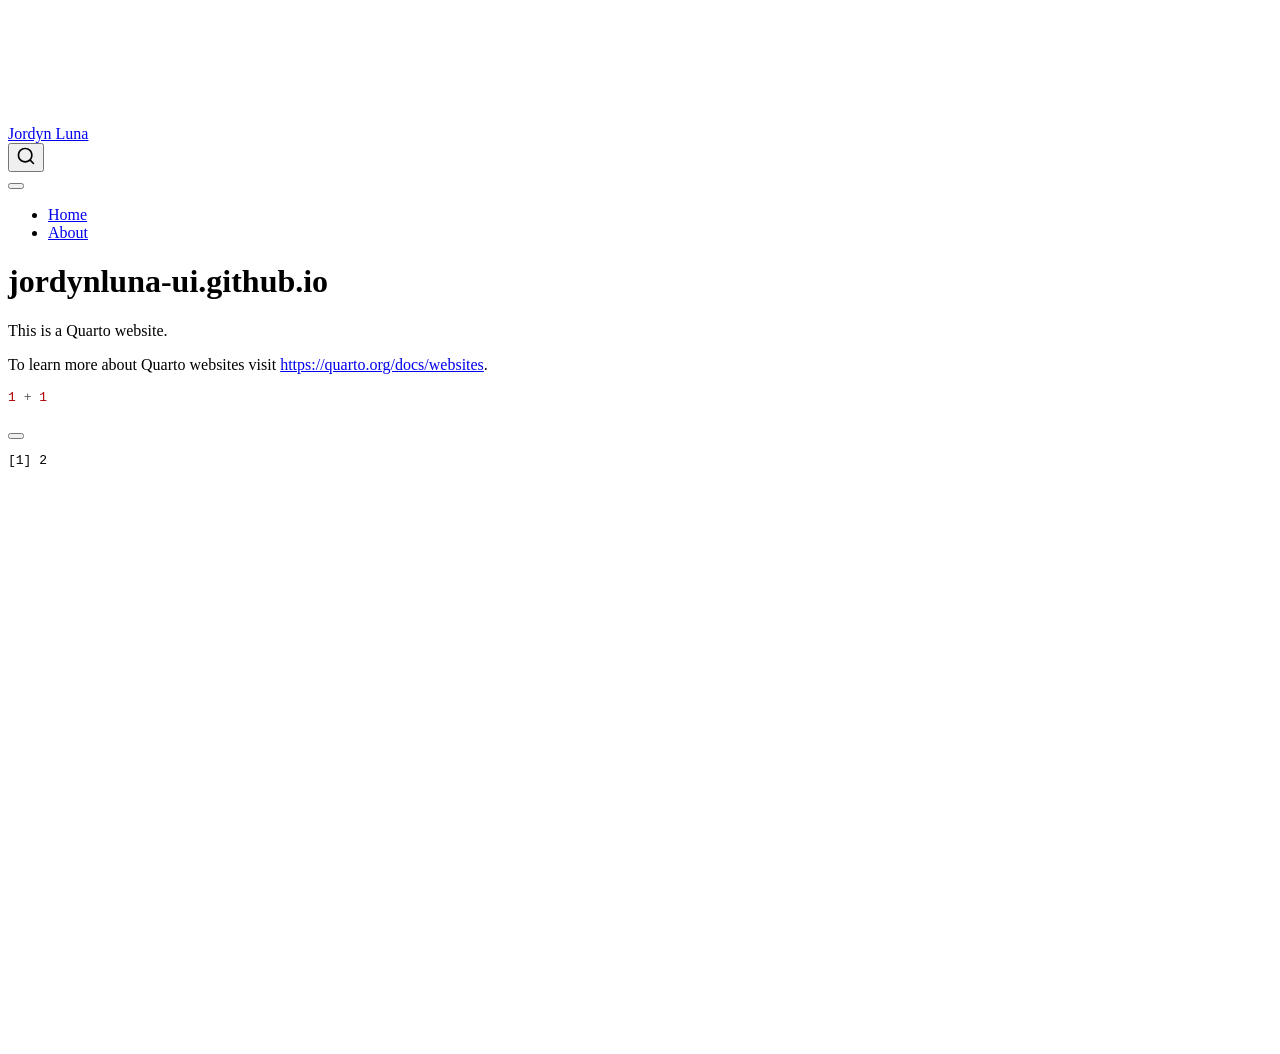
==== docs/index.html @ 17f26091 "Initial commit" ====
<!DOCTYPE html>
<html xmlns="http://www.w3.org/1999/xhtml" lang="en" xml:lang="en"><head>

<meta charset="utf-8">
<meta name="generator" content="quarto-1.9.38">

<meta name="viewport" content="width=device-width, initial-scale=1.0, user-scalable=yes">


<title>jordynluna-ui.github.io – Jordyn Luna</title>
<style>
/* Default styles provided by pandoc.
** See https://pandoc.org/MANUAL.html#variables-for-html for config info.
*/
code{white-space: pre-wrap;}
span.smallcaps{font-variant: small-caps;}
div.columns{display: flex; gap: min(4vw, 1.5em);}
div.column{flex: auto; overflow-x: auto;}
div.hanging-indent{margin-left: 1.5em; text-indent: -1.5em;}
ul.task-list{list-style: none;}
ul.task-list li input[type="checkbox"] {
  width: 0.8em;
  margin: 0 0.8em 0.2em -1em; /* quarto-specific, see https://github.com/quarto-dev/quarto-cli/issues/4556 */ 
  vertical-align: middle;
}
/* CSS for syntax highlighting */
html { -webkit-text-size-adjust: 100%; }
pre > code.sourceCode { white-space: pre; position: relative; }
pre > code.sourceCode > span { display: inline-block; line-height: 1.25; }
pre > code.sourceCode > span:empty { height: 1.2em; }
.sourceCode { overflow: visible; }
code.sourceCode > span { color: inherit; text-decoration: inherit; }
div.sourceCode { margin: 1em 0; }
pre.sourceCode { margin: 0; }
@media screen {
div.sourceCode { overflow: auto; }
}
@media print {
pre > code.sourceCode { white-space: pre-wrap; }
pre > code.sourceCode > span { text-indent: -5em; padding-left: 5em; }
}
pre.numberSource code
  { counter-reset: source-line 0; }
pre.numberSource code > span
  { position: relative; left: -4em; counter-increment: source-line; }
pre.numberSource code > span > a:first-child::before
  { content: counter(source-line);
    position: relative; left: -1em; text-align: right; vertical-align: baseline;
    border: none; display: inline-block;
    -webkit-touch-callout: none; -webkit-user-select: none;
    -khtml-user-select: none; -moz-user-select: none;
    -ms-user-select: none; user-select: none;
    padding: 0 4px; width: 4em;
  }
pre.numberSource { margin-left: 3em;  padding-left: 4px; }
div.sourceCode
  {   }
@media screen {
pre > code.sourceCode > span > a:first-child::before { text-decoration: underline; }
}
</style>


<script src="site_libs/quarto-nav/quarto-nav.js"></script>
<script src="site_libs/quarto-nav/headroom.min.js"></script>
<script src="site_libs/clipboard/clipboard.min.js"></script>
<script src="site_libs/quarto-search/autocomplete.umd.js"></script>
<script src="site_libs/quarto-search/fuse.min.js"></script>
<script src="site_libs/quarto-search/quarto-search.js"></script>
<meta name="quarto:offset" content="./">
<script src="site_libs/quarto-html/quarto.js" type="module"></script>
<script src="site_libs/quarto-html/tabsets/tabsets.js" type="module"></script>
<script src="site_libs/quarto-html/popper.min.js"></script>
<script src="site_libs/quarto-html/tippy.umd.min.js"></script>
<script src="site_libs/quarto-html/anchor.min.js"></script>
<link href="site_libs/quarto-html/tippy.css" rel="stylesheet">
<link href="site_libs/quarto-html/quarto-syntax-highlighting-15634bcf2e68342d4ad2dfa704d543f6.css" rel="stylesheet" id="quarto-text-highlighting-styles">
<script src="site_libs/bootstrap/bootstrap.min.js"></script>
<link href="site_libs/bootstrap/bootstrap-icons.css" rel="stylesheet">
<link href="site_libs/bootstrap/bootstrap-158031087360bce0ff56dc785ce39e06.min.css" rel="stylesheet" append-hash="true" id="quarto-bootstrap" data-mode="light">
<script id="quarto-search-options" type="application/json">{
  "location": "navbar",
  "copy-button": false,
  "collapse-after": 3,
  "panel-placement": "end",
  "type": "overlay",
  "limit": 50,
  "keyboard-shortcut": [
    "f",
    "/",
    "s"
  ],
  "show-item-context": false,
  "language": {
    "search-no-results-text": "No results",
    "search-matching-documents-text": "matching documents",
    "search-copy-link-title": "Copy link to search",
    "search-hide-matches-text": "Hide additional matches",
    "search-more-match-text": "more match in this document",
    "search-more-matches-text": "more matches in this document",
    "search-clear-button-title": "Clear",
    "search-text-placeholder": "",
    "search-detached-cancel-button-title": "Cancel",
    "search-submit-button-title": "Submit",
    "search-label": "Search"
  }
}</script>


<link rel="stylesheet" href="styles.css">
</head>

<body class="nav-fixed quarto-light">

<div id="quarto-search-results"></div>
  <header id="quarto-header" class="headroom fixed-top">
    <nav class="navbar navbar-expand-lg " data-bs-theme="dark">
      <div class="navbar-container container-fluid">
      <div class="navbar-brand-container mx-auto">
    <a class="navbar-brand" href="./index.html">
    <span class="navbar-title">Jordyn Luna</span>
    </a>
  </div>
            <div id="quarto-search" class="" title="Search"></div>
          <button class="navbar-toggler" type="button" data-bs-toggle="collapse" data-bs-target="#navbarCollapse" aria-controls="navbarCollapse" role="menu" aria-expanded="false" aria-label="Toggle navigation" onclick="if (window.quartoToggleHeadroom) { window.quartoToggleHeadroom(); }">
  <span class="navbar-toggler-icon"></span>
</button>
          <div class="collapse navbar-collapse" id="navbarCollapse">
            <ul class="navbar-nav navbar-nav-scroll me-auto">
  <li class="nav-item">
    <a class="nav-link active" href="./index.html" aria-current="page"> 
<span class="menu-text">Home</span></a>
  </li>  
  <li class="nav-item">
    <a class="nav-link" href="./about.html"> 
<span class="menu-text">About</span></a>
  </li>  
</ul>
          </div> <!-- /navcollapse -->
            <div class="quarto-navbar-tools">
</div>
      </div> <!-- /container-fluid -->
    </nav>
</header>
<!-- content -->
<div id="quarto-content" class="quarto-container page-columns page-rows-contents page-layout-article page-navbar">
<!-- sidebar -->
<!-- margin-sidebar -->
    <div id="quarto-margin-sidebar" class="sidebar margin-sidebar zindex-bottom">
        
    </div>
<!-- main -->
<main class="content" id="quarto-document-content">

<header id="title-block-header" class="quarto-title-block default">
<div class="quarto-title">
<h1 class="title">jordynluna-ui.github.io</h1>
</div>



<div class="quarto-title-meta">

    
  
    
  </div>
  


</header>


<p>This is a Quarto website.</p>
<p>To learn more about Quarto websites visit <a href="https://quarto.org/docs/websites" class="uri">https://quarto.org/docs/websites</a>.</p>
<div class="cell">
<div class="code-copy-outer-scaffold"><div class="sourceCode cell-code" id="cb1"><pre class="sourceCode r code-with-copy"><code class="sourceCode r"><span id="cb1-1"><a href="#cb1-1" aria-hidden="true" tabindex="-1"></a><span class="dv">1</span> <span class="sc">+</span> <span class="dv">1</span></span></code></pre></div><button title="Copy to Clipboard" class="code-copy-button"><i class="bi"></i></button></div>
<div class="cell-output cell-output-stdout">
<pre><code>[1] 2</code></pre>
</div>
</div>



</main> <!-- /main -->
<script id="quarto-html-after-body" type="application/javascript">
  window.document.addEventListener("DOMContentLoaded", function (event) {
    const icon = "";
    const anchorJS = new window.AnchorJS();
    anchorJS.options = {
      placement: 'right',
      icon: icon
    };
    anchorJS.add('.anchored');
    const isCodeAnnotation = (el) => {
      for (const clz of el.classList) {
        if (clz.startsWith('code-annotation-')) {                     
          return true;
        }
      }
      return false;
    }
    const onCopySuccess = function(e) {
      // button target
      const button = e.trigger;
      // don't keep focus
      button.blur();
      // flash "checked"
      button.classList.add('code-copy-button-checked');
      var currentTitle = button.getAttribute("title");
      button.setAttribute("title", "Copied!");
      let tooltip;
      if (window.bootstrap) {
        button.setAttribute("data-bs-toggle", "tooltip");
        button.setAttribute("data-bs-placement", "left");
        button.setAttribute("data-bs-title", "Copied!");
        tooltip = new bootstrap.Tooltip(button, 
          { trigger: "manual", 
            customClass: "code-copy-button-tooltip",
            offset: [0, -8]});
        tooltip.show();    
      }
      setTimeout(function() {
        if (tooltip) {
          tooltip.hide();
          button.removeAttribute("data-bs-title");
          button.removeAttribute("data-bs-toggle");
          button.removeAttribute("data-bs-placement");
        }
        button.setAttribute("title", currentTitle);
        button.classList.remove('code-copy-button-checked');
      }, 1000);
      // clear code selection
      e.clearSelection();
    }
    const getTextToCopy = function(trigger) {
      const outerScaffold = trigger.parentElement.cloneNode(true);
      const codeEl = outerScaffold.querySelector('code');
      for (const childEl of codeEl.children) {
        if (isCodeAnnotation(childEl)) {
          childEl.remove();
        }
      }
      return codeEl.innerText;
    }
    const clipboard = new window.ClipboardJS('.code-copy-button:not([data-in-quarto-modal])', {
      text: getTextToCopy
    });
    clipboard.on('success', onCopySuccess);
    if (window.document.getElementById('quarto-embedded-source-code-modal')) {
      const clipboardModal = new window.ClipboardJS('.code-copy-button[data-in-quarto-modal]', {
        text: getTextToCopy,
        container: window.document.getElementById('quarto-embedded-source-code-modal')
      });
      clipboardModal.on('success', onCopySuccess);
    }
      var localhostRegex = new RegExp(/^(?:http|https):\/\/localhost\:?[0-9]*\//);
      var mailtoRegex = new RegExp(/^mailto:/);
        var filterRegex = new RegExp('/' + window.location.host + '/');
      var isInternal = (href) => {
          return filterRegex.test(href) || localhostRegex.test(href) || mailtoRegex.test(href);
      }
      // Inspect non-navigation links and adorn them if external
     var links = window.document.querySelectorAll('a[href]:not(.nav-link):not(.navbar-brand):not(.toc-action):not(.sidebar-link):not(.sidebar-item-toggle):not(.pagination-link):not(.no-external):not([aria-hidden]):not(.dropdown-item):not(.quarto-navigation-tool):not(.about-link)');
      for (var i=0; i<links.length; i++) {
        const link = links[i];
        if (!isInternal(link.href)) {
          // undo the damage that might have been done by quarto-nav.js in the case of
          // links that we want to consider external
          if (link.dataset.originalHref !== undefined) {
            link.href = link.dataset.originalHref;
          }
        }
      }
    function tippyHover(el, contentFn, onTriggerFn, onUntriggerFn) {
      const config = {
        allowHTML: true,
        maxWidth: 500,
        delay: 100,
        arrow: false,
        appendTo: function(el) {
            return el.parentElement;
        },
        interactive: true,
        interactiveBorder: 10,
        theme: 'quarto',
        placement: 'bottom-start',
      };
      if (contentFn) {
        config.content = contentFn;
      }
      if (onTriggerFn) {
        config.onTrigger = onTriggerFn;
      }
      if (onUntriggerFn) {
        config.onUntrigger = onUntriggerFn;
      }
      window.tippy(el, config); 
    }
    const noterefs = window.document.querySelectorAll('a[role="doc-noteref"]');
    for (var i=0; i<noterefs.length; i++) {
      const ref = noterefs[i];
      tippyHover(ref, function() {
        // use id or data attribute instead here
        let href = ref.getAttribute('data-footnote-href') || ref.getAttribute('href');
        try { href = new URL(href).hash; } catch {}
        const id = href.replace(/^#\/?/, "");
        const note = window.document.getElementById(id);
        if (note) {
          return note.innerHTML;
        } else {
          return "";
        }
      });
    }
    const xrefs = window.document.querySelectorAll('a.quarto-xref');
    const processXRef = (id, note) => {
      // Strip column container classes
      const stripColumnClz = (el) => {
        el.classList.remove("page-full", "page-columns");
        if (el.children) {
          for (const child of el.children) {
            stripColumnClz(child);
          }
        }
      }
      stripColumnClz(note)
      if (id === null || id.startsWith('sec-')) {
        // Special case sections, only their first couple elements
        const container = document.createElement("div");
        if (note.children && note.children.length > 2) {
          container.appendChild(note.children[0].cloneNode(true));
          for (let i = 1; i < note.children.length; i++) {
            const child = note.children[i];
            if (child.tagName === "P" && child.innerText === "") {
              continue;
            } else {
              container.appendChild(child.cloneNode(true));
              break;
            }
          }
          if (window.Quarto?.typesetMath) {
            window.Quarto.typesetMath(container);
          }
          return container.innerHTML
        } else {
          if (window.Quarto?.typesetMath) {
            window.Quarto.typesetMath(note);
          }
          return note.innerHTML;
        }
      } else {
        // Remove any anchor links if they are present
        const anchorLink = note.querySelector('a.anchorjs-link');
        if (anchorLink) {
          anchorLink.remove();
        }
        if (window.Quarto?.typesetMath) {
          window.Quarto.typesetMath(note);
        }
        if (note.classList.contains("callout")) {
          return note.outerHTML;
        } else {
          return note.innerHTML;
        }
      }
    }
    for (var i=0; i<xrefs.length; i++) {
      const xref = xrefs[i];
      tippyHover(xref, undefined, function(instance) {
        instance.disable();
        let url = xref.getAttribute('href');
        let hash = undefined; 
        if (url.startsWith('#')) {
          hash = url;
        } else {
          try { hash = new URL(url).hash; } catch {}
        }
        if (hash) {
          const id = hash.replace(/^#\/?/, "");
          const note = window.document.getElementById(id);
          if (note !== null) {
            try {
              const html = processXRef(id, note.cloneNode(true));
              instance.setContent(html);
            } finally {
              instance.enable();
              instance.show();
            }
          } else {
            // See if we can fetch this
            fetch(url.split('#')[0])
            .then(res => res.text())
            .then(html => {
              const parser = new DOMParser();
              const htmlDoc = parser.parseFromString(html, "text/html");
              const note = htmlDoc.getElementById(id);
              if (note !== null) {
                const html = processXRef(id, note);
                instance.setContent(html);
              } 
            }).finally(() => {
              instance.enable();
              instance.show();
            });
          }
        } else {
          // See if we can fetch a full url (with no hash to target)
          // This is a special case and we should probably do some content thinning / targeting
          fetch(url)
          .then(res => res.text())
          .then(html => {
            const parser = new DOMParser();
            const htmlDoc = parser.parseFromString(html, "text/html");
            const note = htmlDoc.querySelector('main.content');
            if (note !== null) {
              // This should only happen for chapter cross references
              // (since there is no id in the URL)
              // remove the first header
              if (note.children.length > 0 && note.children[0].tagName === "HEADER") {
                note.children[0].remove();
              }
              const html = processXRef(null, note);
              instance.setContent(html);
            } 
          }).finally(() => {
            instance.enable();
            instance.show();
          });
        }
      }, function(instance) {
      });
    }
        let selectedAnnoteEl;
        const selectorForAnnotation = ( cell, annotation) => {
          let cellAttr = 'data-code-cell="' + cell + '"';
          let lineAttr = 'data-code-annotation="' +  annotation + '"';
          const selector = 'span[' + cellAttr + '][' + lineAttr + ']';
          return selector;
        }
        const selectCodeLines = (annoteEl) => {
          const doc = window.document;
          const targetCell = annoteEl.getAttribute("data-target-cell");
          const targetAnnotation = annoteEl.getAttribute("data-target-annotation");
          const annoteSpan = window.document.querySelector(selectorForAnnotation(targetCell, targetAnnotation));
          const lines = annoteSpan.getAttribute("data-code-lines").split(",");
          const lineIds = lines.map((line) => {
            return targetCell + "-" + line;
          })
          let top = null;
          let height = null;
          let parent = null;
          if (lineIds.length > 0) {
              //compute the position of the single el (top and bottom and make a div)
              const el = window.document.getElementById(lineIds[0]);
              top = el.offsetTop;
              height = el.offsetHeight;
              parent = el.parentElement.parentElement;
            if (lineIds.length > 1) {
              const lastEl = window.document.getElementById(lineIds[lineIds.length - 1]);
              const bottom = lastEl.offsetTop + lastEl.offsetHeight;
              height = bottom - top;
            }
            if (top !== null && height !== null && parent !== null) {
              // cook up a div (if necessary) and position it 
              let div = window.document.getElementById("code-annotation-line-highlight");
              if (div === null) {
                div = window.document.createElement("div");
                div.setAttribute("id", "code-annotation-line-highlight");
                div.style.position = 'absolute';
                parent.appendChild(div);
              }
              div.style.top = top - 2 + "px";
              div.style.height = height + 4 + "px";
              div.style.left = 0;
              let gutterDiv = window.document.getElementById("code-annotation-line-highlight-gutter");
              if (gutterDiv === null) {
                gutterDiv = window.document.createElement("div");
                gutterDiv.setAttribute("id", "code-annotation-line-highlight-gutter");
                gutterDiv.style.position = 'absolute';
                const codeCell = window.document.getElementById(targetCell);
                const gutter = codeCell.querySelector('.code-annotation-gutter');
                gutter.appendChild(gutterDiv);
              }
              gutterDiv.style.top = top - 2 + "px";
              gutterDiv.style.height = height + 4 + "px";
            }
            selectedAnnoteEl = annoteEl;
          }
        };
        const unselectCodeLines = () => {
          const elementsIds = ["code-annotation-line-highlight", "code-annotation-line-highlight-gutter"];
          elementsIds.forEach((elId) => {
            const div = window.document.getElementById(elId);
            if (div) {
              div.remove();
            }
          });
          selectedAnnoteEl = undefined;
        };
          // Handle positioning of the toggle
      window.addEventListener(
        "resize",
        throttle(() => {
          elRect = undefined;
          if (selectedAnnoteEl) {
            selectCodeLines(selectedAnnoteEl);
          }
        }, 10)
      );
      function throttle(fn, ms) {
      let throttle = false;
      let timer;
        return (...args) => {
          if(!throttle) { // first call gets through
              fn.apply(this, args);
              throttle = true;
          } else { // all the others get throttled
              if(timer) clearTimeout(timer); // cancel #2
              timer = setTimeout(() => {
                fn.apply(this, args);
                timer = throttle = false;
              }, ms);
          }
        };
      }
        // Attach click handler to the DT
        const annoteDls = window.document.querySelectorAll('dt[data-target-cell]');
        for (const annoteDlNode of annoteDls) {
          annoteDlNode.addEventListener('click', (event) => {
            const clickedEl = event.target;
            if (clickedEl !== selectedAnnoteEl) {
              unselectCodeLines();
              const activeEl = window.document.querySelector('dt[data-target-cell].code-annotation-active');
              if (activeEl) {
                activeEl.classList.remove('code-annotation-active');
              }
              selectCodeLines(clickedEl);
              clickedEl.classList.add('code-annotation-active');
            } else {
              // Unselect the line
              unselectCodeLines();
              clickedEl.classList.remove('code-annotation-active');
            }
          });
        }
    const findCites = (el) => {
      const parentEl = el.parentElement;
      if (parentEl) {
        const cites = parentEl.dataset.cites;
        if (cites) {
          return {
            el,
            cites: cites.split(' ')
          };
        } else {
          return findCites(el.parentElement)
        }
      } else {
        return undefined;
      }
    };
    var bibliorefs = window.document.querySelectorAll('a[role="doc-biblioref"]');
    for (var i=0; i<bibliorefs.length; i++) {
      const ref = bibliorefs[i];
      const citeInfo = findCites(ref);
      if (citeInfo) {
        tippyHover(citeInfo.el, function() {
          var popup = window.document.createElement('div');
          citeInfo.cites.forEach(function(cite) {
            var citeDiv = window.document.createElement('div');
            citeDiv.classList.add('hanging-indent');
            citeDiv.classList.add('csl-entry');
            var biblioDiv = window.document.getElementById('ref-' + cite);
            if (biblioDiv) {
              citeDiv.innerHTML = biblioDiv.innerHTML;
            }
            popup.appendChild(citeDiv);
          });
          return popup.innerHTML;
        });
      }
    }
  });
  </script>
</div> <!-- /content -->




</body></html>
---- docs/site_libs/quarto-html/tippy.css ----
.tippy-box[data-animation=fade][data-state=hidden]{opacity:0}[data-tippy-root]{max-width:calc(100vw - 10px)}.tippy-box{position:relative;background-color:#333;color:#fff;border-radius:4px;font-size:14px;line-height:1.4;white-space:normal;outline:0;transition-property:transform,visibility,opacity}.tippy-box[data-placement^=top]>.tippy-arrow{bottom:0}.tippy-box[data-placement^=top]>.tippy-arrow:before{bottom:-7px;left:0;border-width:8px 8px 0;border-top-color:initial;transform-origin:center top}.tippy-box[data-placement^=bottom]>.tippy-arrow{top:0}.tippy-box[data-placement^=bottom]>.tippy-arrow:before{top:-7px;left:0;border-width:0 8px 8px;border-bottom-color:initial;transform-origin:center bottom}.tippy-box[data-placement^=left]>.tippy-arrow{right:0}.tippy-box[data-placement^=left]>.tippy-arrow:before{border-width:8px 0 8px 8px;border-left-color:initial;right:-7px;transform-origin:center left}.tippy-box[data-placement^=right]>.tippy-arrow{left:0}.tippy-box[data-placement^=right]>.tippy-arrow:before{left:-7px;border-width:8px 8px 8px 0;border-right-color:initial;transform-origin:center right}.tippy-box[data-inertia][data-state=visible]{transition-timing-function:cubic-bezier(.54,1.5,.38,1.11)}.tippy-arrow{width:16px;height:16px;color:#333}.tippy-arrow:before{content:"";position:absolute;border-color:transparent;border-style:solid}.tippy-content{position:relative;padding:5px 9px;z-index:1}
---- docs/site_libs/quarto-html/quarto-syntax-highlighting-15634bcf2e68342d4ad2dfa704d543f6.css ----
/* quarto syntax highlight colors */
:root {
  --quarto-hl-ot-color: #003B4F;
  --quarto-hl-at-color: #657422;
  --quarto-hl-ss-color: #20794D;
  --quarto-hl-an-color: #5E5E5E;
  --quarto-hl-fu-color: #4758AB;
  --quarto-hl-st-color: #20794D;
  --quarto-hl-cf-color: #003B4F;
  --quarto-hl-op-color: #5E5E5E;
  --quarto-hl-er-color: #AD0000;
  --quarto-hl-bn-color: #AD0000;
  --quarto-hl-al-color: #AD0000;
  --quarto-hl-va-color: #111111;
  --quarto-hl-bu-color: inherit;
  --quarto-hl-ex-color: inherit;
  --quarto-hl-pp-color: #AD0000;
  --quarto-hl-in-color: #5E5E5E;
  --quarto-hl-vs-color: #20794D;
  --quarto-hl-wa-color: #5E5E5E;
  --quarto-hl-do-color: #5E5E5E;
  --quarto-hl-im-color: #00769E;
  --quarto-hl-ch-color: #20794D;
  --quarto-hl-dt-color: #AD0000;
  --quarto-hl-fl-color: #AD0000;
  --quarto-hl-co-color: #5E5E5E;
  --quarto-hl-cv-color: #5E5E5E;
  --quarto-hl-cn-color: #8f5902;
  --quarto-hl-sc-color: #5E5E5E;
  --quarto-hl-dv-color: #AD0000;
  --quarto-hl-kw-color: #003B4F;
}

/* other quarto variables */
:root {
  --quarto-font-monospace: SFMono-Regular, Menlo, Monaco, Consolas, "Liberation Mono", "Courier New", monospace;
}

/* syntax highlight based on Pandoc's rules */
pre > code.sourceCode > span {
  color: #003B4F;
}

code.sourceCode > span {
  color: #003B4F;
}

div.sourceCode,
div.sourceCode pre.sourceCode {
  color: #003B4F;
}

/* Normal */
code span {
  color: #003B4F;
}

/* Alert */
code span.al {
  color: #AD0000;
  font-style: inherit;
}

/* Annotation */
code span.an {
  color: #5E5E5E;
  font-style: inherit;
}

/* Attribute */
code span.at {
  color: #657422;
  font-style: inherit;
}

/* BaseN */
code span.bn {
  color: #AD0000;
  font-style: inherit;
}

/* BuiltIn */
code span.bu {
  font-style: inherit;
}

/* ControlFlow */
code span.cf {
  color: #003B4F;
  font-weight: bold;
  font-style: inherit;
}

/* Char */
code span.ch {
  color: #20794D;
  font-style: inherit;
}

/* Constant */
code span.cn {
  color: #8f5902;
  font-style: inherit;
}

/* Comment */
code span.co {
  color: #5E5E5E;
  font-style: inherit;
}

/* CommentVar */
code span.cv {
  color: #5E5E5E;
  font-style: italic;
}

/* Documentation */
code span.do {
  color: #5E5E5E;
  font-style: italic;
}

/* DataType */
code span.dt {
  color: #AD0000;
  font-style: inherit;
}

/* DecVal */
code span.dv {
  color: #AD0000;
  font-style: inherit;
}

/* Error */
code span.er {
  color: #AD0000;
  font-style: inherit;
}

/* Extension */
code span.ex {
  font-style: inherit;
}

/* Float */
code span.fl {
  color: #AD0000;
  font-style: inherit;
}

/* Function */
code span.fu {
  color: #4758AB;
  font-style: inherit;
}

/* Import */
code span.im {
  color: #00769E;
  font-style: inherit;
}

/* Information */
code span.in {
  color: #5E5E5E;
  font-style: inherit;
}

/* Keyword */
code span.kw {
  color: #003B4F;
  font-weight: bold;
  font-style: inherit;
}

/* Operator */
code span.op {
  color: #5E5E5E;
  font-style: inherit;
}

/* Other */
code span.ot {
  color: #003B4F;
  font-style: inherit;
}

/* Preprocessor */
code span.pp {
  color: #AD0000;
  font-style: inherit;
}

/* SpecialChar */
code span.sc {
  color: #5E5E5E;
  font-style: inherit;
}

/* SpecialString */
code span.ss {
  color: #20794D;
  font-style: inherit;
}

/* String */
code span.st {
  color: #20794D;
  font-style: inherit;
}

/* Variable */
code span.va {
  color: #111111;
  font-style: inherit;
}

/* VerbatimString */
code span.vs {
  color: #20794D;
  font-style: inherit;
}

/* Warning */
code span.wa {
  color: #5E5E5E;
  font-style: italic;
}

.prevent-inlining {
  content: "</";
}

/*# sourceMappingURL=f23921c56f73e400b49028c9186a1aa0.css.map */
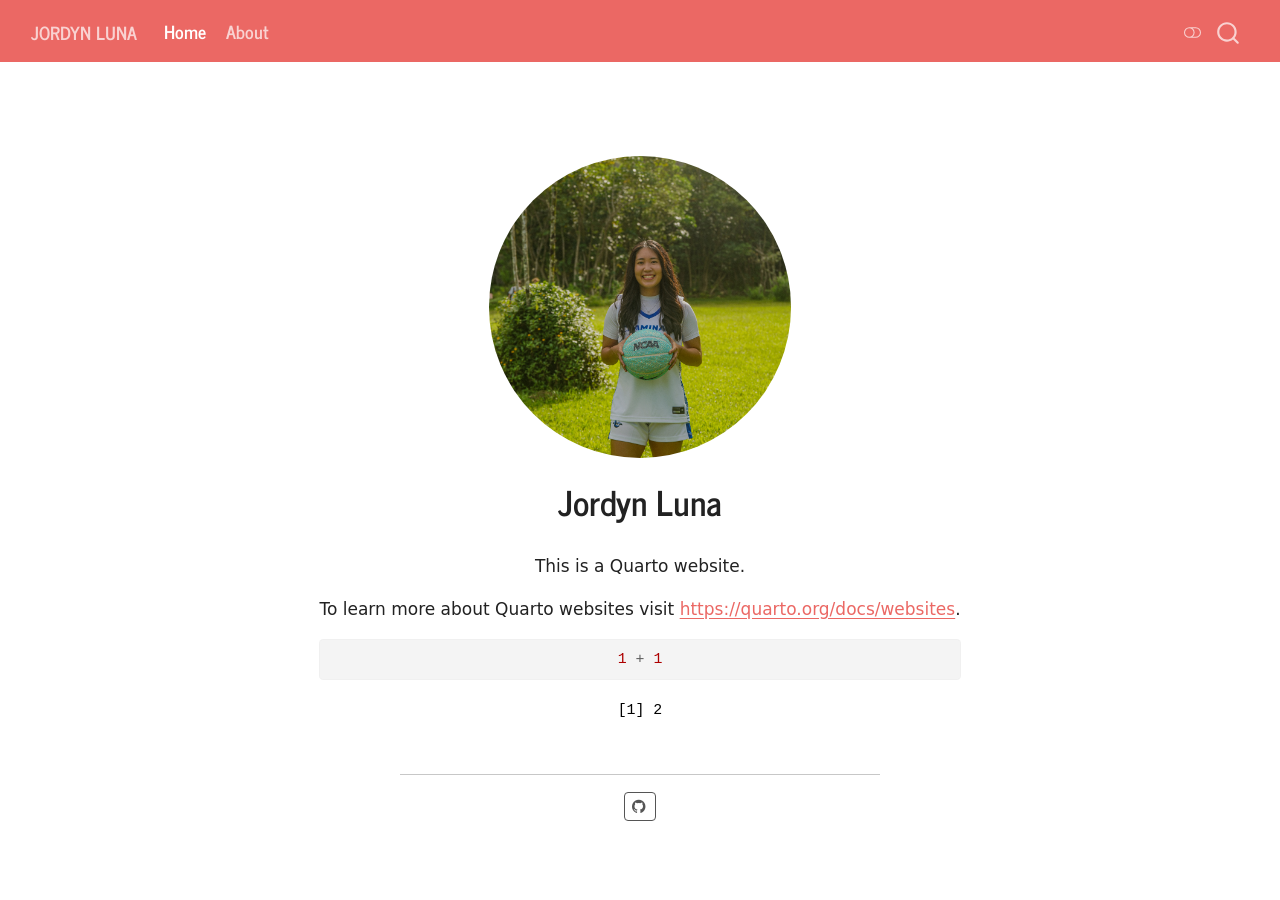
==== commit a407daf9: "update 10/21" ====
--- a/docs/index.html
+++ b/docs/index.html
@@ -7,7 +7,7 @@
 <meta name="viewport" content="width=device-width, initial-scale=1.0, user-scalable=yes">
 
 
-<title>jordynluna-ui.github.io – Jordyn Luna</title>
+<title>Jordyn Luna</title>
 <style>
 /* Default styles provided by pandoc.
 ** See https://pandoc.org/MANUAL.html#variables-for-html for config info.
@@ -72,12 +72,15 @@
 <script src="site_libs/quarto-html/tabsets/tabsets.js" type="module"></script>
 <script src="site_libs/quarto-html/popper.min.js"></script>
 <script src="site_libs/quarto-html/tippy.umd.min.js"></script>
-<script src="site_libs/quarto-html/anchor.min.js"></script>
 <link href="site_libs/quarto-html/tippy.css" rel="stylesheet">
-<link href="site_libs/quarto-html/quarto-syntax-highlighting-15634bcf2e68342d4ad2dfa704d543f6.css" rel="stylesheet" id="quarto-text-highlighting-styles">
+<link href="site_libs/quarto-html/quarto-syntax-highlighting-15634bcf2e68342d4ad2dfa704d543f6.css" rel="stylesheet" class="quarto-color-scheme" id="quarto-text-highlighting-styles">
+<link href="site_libs/quarto-html/quarto-syntax-highlighting-dark-0a6b7249c26820e032cb0bd839ff02b1.css" rel="stylesheet" class="quarto-color-scheme quarto-color-alternate" id="quarto-text-highlighting-styles">
+<link href="site_libs/quarto-html/quarto-syntax-highlighting-15634bcf2e68342d4ad2dfa704d543f6.css" rel="stylesheet" class="quarto-color-scheme-extra" id="quarto-text-highlighting-styles">
 <script src="site_libs/bootstrap/bootstrap.min.js"></script>
 <link href="site_libs/bootstrap/bootstrap-icons.css" rel="stylesheet">
-<link href="site_libs/bootstrap/bootstrap-158031087360bce0ff56dc785ce39e06.min.css" rel="stylesheet" append-hash="true" id="quarto-bootstrap" data-mode="light">
+<link href="site_libs/bootstrap/bootstrap-2a4f2bfc591cd5498fe57ca28617a45d.min.css" rel="stylesheet" append-hash="true" class="quarto-color-scheme" id="quarto-bootstrap" data-mode="light">
+<link href="site_libs/bootstrap/bootstrap-dark-799b2e67dced8356c059a1018004f018.min.css" rel="stylesheet" append-hash="true" class="quarto-color-scheme quarto-color-alternate" id="quarto-bootstrap" data-mode="dark">
+<link href="site_libs/bootstrap/bootstrap-2a4f2bfc591cd5498fe57ca28617a45d.min.css" rel="stylesheet" append-hash="true" class="quarto-color-scheme-extra" id="quarto-bootstrap" data-mode="light">
 <script id="quarto-search-options" type="application/json">{
   "location": "navbar",
   "copy-button": false,
@@ -110,7 +113,169 @@
 <link rel="stylesheet" href="styles.css">
 </head>
 
-<body class="nav-fixed quarto-light">
+<body class="nav-fixed fullcontent quarto-light"><script id="quarto-html-before-body" type="application/javascript">
+    const toggleBodyColorMode = (bsSheetEl) => {
+      const mode = bsSheetEl.getAttribute("data-mode");
+      const bodyEl = window.document.querySelector("body");
+      if (mode === "dark") {
+        bodyEl.classList.add("quarto-dark");
+        bodyEl.classList.remove("quarto-light");
+      } else {
+        bodyEl.classList.add("quarto-light");
+        bodyEl.classList.remove("quarto-dark");
+      }
+    }
+    const toggleBodyColorPrimary = () => {
+      const bsSheetEl = window.document.querySelector("link#quarto-bootstrap:not([rel=disabled-stylesheet])");
+      if (bsSheetEl) {
+        toggleBodyColorMode(bsSheetEl);
+      }
+    }
+    const setColorSchemeToggle = (alternate) => {
+      const toggles = window.document.querySelectorAll('.quarto-color-scheme-toggle');
+      for (let i=0; i < toggles.length; i++) {
+        const toggle = toggles[i];
+        if (toggle) {
+          if (alternate) {
+            toggle.classList.add("alternate");
+          } else {
+            toggle.classList.remove("alternate");
+          }
+        }
+      }
+    };
+    const toggleColorMode = (alternate) => {
+      // Switch the stylesheets
+      const primaryStylesheets = window.document.querySelectorAll('link.quarto-color-scheme:not(.quarto-color-alternate)');
+      const alternateStylesheets = window.document.querySelectorAll('link.quarto-color-scheme.quarto-color-alternate');
+      manageTransitions('#quarto-margin-sidebar .nav-link', false);
+      if (alternate) {
+        // note: dark is layered on light, we don't disable primary!
+        enableStylesheet(alternateStylesheets);
+        for (const sheetNode of alternateStylesheets) {
+          if (sheetNode.id === "quarto-bootstrap") {
+            toggleBodyColorMode(sheetNode);
+          }
+        }
+      } else {
+        disableStylesheet(alternateStylesheets);
+        enableStylesheet(primaryStylesheets)
+        toggleBodyColorPrimary();
+      }
+      manageTransitions('#quarto-margin-sidebar .nav-link', true);
+      // Switch the toggles
+      setColorSchemeToggle(alternate)
+      // Hack to workaround the fact that safari doesn't
+      // properly recolor the scrollbar when toggling (#1455)
+      if (navigator.userAgent.indexOf('Safari') > 0 && navigator.userAgent.indexOf('Chrome') == -1) {
+        manageTransitions("body", false);
+        window.scrollTo(0, 1);
+        setTimeout(() => {
+          window.scrollTo(0, 0);
+          manageTransitions("body", true);
+        }, 40);
+      }
+    }
+    const disableStylesheet = (stylesheets) => {
+      for (let i=0; i < stylesheets.length; i++) {
+        const stylesheet = stylesheets[i];
+        stylesheet.rel = 'disabled-stylesheet';
+      }
+    }
+    const enableStylesheet = (stylesheets) => {
+      for (let i=0; i < stylesheets.length; i++) {
+        const stylesheet = stylesheets[i];
+        if(stylesheet.rel !== 'stylesheet') { // for Chrome, which will still FOUC without this check
+          stylesheet.rel = 'stylesheet';
+        }
+      }
+    }
+    const manageTransitions = (selector, allowTransitions) => {
+      const els = window.document.querySelectorAll(selector);
+      for (let i=0; i < els.length; i++) {
+        const el = els[i];
+        if (allowTransitions) {
+          el.classList.remove('notransition');
+        } else {
+          el.classList.add('notransition');
+        }
+      }
+    }
+    const isFileUrl = () => {
+      return window.location.protocol === 'file:';
+    }
+    const hasAlternateSentinel = () => {
+      let styleSentinel = getColorSchemeSentinel();
+      if (styleSentinel !== null) {
+        return styleSentinel === "alternate";
+      } else {
+        return false;
+      }
+    }
+    const setStyleSentinel = (alternate) => {
+      const value = alternate ? "alternate" : "default";
+      if (!isFileUrl()) {
+        window.localStorage.setItem("quarto-color-scheme", value);
+      } else {
+        localAlternateSentinel = value;
+      }
+    }
+    const getColorSchemeSentinel = () => {
+      if (!isFileUrl()) {
+        const storageValue = window.localStorage.getItem("quarto-color-scheme");
+        return storageValue != null ? storageValue : localAlternateSentinel;
+      } else {
+        return localAlternateSentinel;
+      }
+    }
+    const toggleGiscusIfUsed = (isAlternate, darkModeDefault) => {
+      const baseTheme = document.querySelector('#giscus-base-theme')?.value ?? 'light';
+      const alternateTheme = document.querySelector('#giscus-alt-theme')?.value ?? 'dark';
+      let newTheme = '';
+      if(authorPrefersDark) {
+        newTheme = isAlternate ? baseTheme : alternateTheme;
+      } else {
+        newTheme = isAlternate ? alternateTheme : baseTheme;
+      }
+      const changeGiscusTheme = () => {
+        // From: https://github.com/giscus/giscus/issues/336
+        const sendMessage = (message) => {
+          const iframe = document.querySelector('iframe.giscus-frame');
+          if (!iframe) return;
+          iframe.contentWindow.postMessage({ giscus: message }, 'https://giscus.app');
+        }
+        sendMessage({
+          setConfig: {
+            theme: newTheme
+          }
+        });
+      }
+      const isGiscussLoaded = window.document.querySelector('iframe.giscus-frame') !== null;
+      if (isGiscussLoaded) {
+        changeGiscusTheme();
+      }
+    };
+    const authorPrefersDark = false;
+    const darkModeDefault = authorPrefersDark;
+      document.querySelector('link#quarto-text-highlighting-styles.quarto-color-scheme-extra').rel = 'disabled-stylesheet';
+      document.querySelector('link#quarto-bootstrap.quarto-color-scheme-extra').rel = 'disabled-stylesheet';
+    let localAlternateSentinel = darkModeDefault ? 'alternate' : 'default';
+    // Dark / light mode switch
+    window.quartoToggleColorScheme = () => {
+      // Read the current dark / light value
+      let toAlternate = !hasAlternateSentinel();
+      toggleColorMode(toAlternate);
+      setStyleSentinel(toAlternate);
+      toggleGiscusIfUsed(toAlternate, darkModeDefault);
+      window.dispatchEvent(new Event('resize'));
+    };
+    // Switch to dark mode if need be
+    if (hasAlternateSentinel()) {
+      toggleColorMode(true);
+    } else {
+      toggleColorMode(false);
+    }
+  </script>
 
 <div id="quarto-search-results"></div>
   <header id="quarto-header" class="headroom fixed-top">
@@ -138,6 +303,7 @@
 </ul>
           </div> <!-- /navcollapse -->
             <div class="quarto-navbar-tools">
+  <a href="" class="quarto-color-scheme-toggle quarto-navigation-tool  px-1" onclick="window.quartoToggleColorScheme(); return false;" title="Toggle dark mode"><i class="bi"></i></a>
 </div>
       </div> <!-- /container-fluid -->
     </nav>
@@ -146,30 +312,18 @@
 <div id="quarto-content" class="quarto-container page-columns page-rows-contents page-layout-article page-navbar">
 <!-- sidebar -->
 <!-- margin-sidebar -->
-    <div id="quarto-margin-sidebar" class="sidebar margin-sidebar zindex-bottom">
-        
-    </div>
+    
 <!-- main -->
-<main class="content" id="quarto-document-content">
-
-<header id="title-block-header" class="quarto-title-block default">
+<div class="quarto-about-jolla">
+  <img src="media/IMG_9075.JPG" class="about-image
+  round " style="height: 8cm; width: 8cm;">
+ <header id="title-block-header" class="quarto-title-block default">
 <div class="quarto-title">
-<h1 class="title">jordynluna-ui.github.io</h1>
+<h1 class="title">Jordyn Luna</h1>
 </div>
-
-
-
 <div class="quarto-title-meta">
-
-    
-  
-    
   </div>
-  
-
-
-</header>
-
+</header><main class="content" id="quarto-document-content">
 
 <p>This is a Quarto website.</p>
 <p>To learn more about Quarto websites visit <a href="https://quarto.org/docs/websites" class="uri">https://quarto.org/docs/websites</a>.</p>
@@ -181,17 +335,31 @@
 </div>
 
 
-
-</main> <!-- /main -->
+</main> 
+  <hr class="about-sep">
+   <div class="about-links">
+  <a href="http://github.com/jordynluna-ui" class="about-link" rel="" target="blank">
+    <i class="bi bi-github"></i>
+     <span class="about-link-text"></span>
+  </a>
+</div>
+</div>
+ <!-- /main -->
 <script id="quarto-html-after-body" type="application/javascript">
   window.document.addEventListener("DOMContentLoaded", function (event) {
-    const icon = "";
-    const anchorJS = new window.AnchorJS();
-    anchorJS.options = {
-      placement: 'right',
-      icon: icon
-    };
-    anchorJS.add('.anchored');
+    // Ensure there is a toggle, if there isn't float one in the top right
+    if (window.document.querySelector('.quarto-color-scheme-toggle') === null) {
+      const a = window.document.createElement('a');
+      a.classList.add('top-right');
+      a.classList.add('quarto-color-scheme-toggle');
+      a.href = "";
+      a.onclick = function() { try { window.quartoToggleColorScheme(); } catch {} return false; };
+      const i = window.document.createElement("i");
+      i.classList.add('bi');
+      a.appendChild(i);
+      window.document.body.appendChild(a);
+    }
+    setColorSchemeToggle(hasAlternateSentinel())
     const isCodeAnnotation = (el) => {
       for (const clz of el.classList) {
         if (clz.startsWith('code-annotation-')) {                     
--- a/docs/site_libs/quarto-html/quarto-syntax-highlighting-dark-0a6b7249c26820e032cb0bd839ff02b1.css
+++ b/docs/site_libs/quarto-html/quarto-syntax-highlighting-dark-0a6b7249c26820e032cb0bd839ff02b1.css
@@ -0,0 +1,219 @@
+/* quarto syntax highlight colors */
+:root {
+  --quarto-hl-al-color: #f07178;
+  --quarto-hl-an-color: #d4d0ab;
+  --quarto-hl-at-color: #00e0e0;
+  --quarto-hl-bn-color: #d4d0ab;
+  --quarto-hl-bu-color: #abe338;
+  --quarto-hl-ch-color: #abe338;
+  --quarto-hl-co-color: #f8f8f2;
+  --quarto-hl-cv-color: #ffd700;
+  --quarto-hl-cn-color: #ffd700;
+  --quarto-hl-cf-color: #ffa07a;
+  --quarto-hl-dt-color: #ffa07a;
+  --quarto-hl-dv-color: #d4d0ab;
+  --quarto-hl-do-color: #f8f8f2;
+  --quarto-hl-er-color: #f07178;
+  --quarto-hl-ex-color: #00e0e0;
+  --quarto-hl-fl-color: #d4d0ab;
+  --quarto-hl-fu-color: #ffa07a;
+  --quarto-hl-im-color: #abe338;
+  --quarto-hl-in-color: #d4d0ab;
+  --quarto-hl-kw-color: #ffa07a;
+  --quarto-hl-op-color: #ffa07a;
+  --quarto-hl-ot-color: #00e0e0;
+  --quarto-hl-pp-color: #dcc6e0;
+  --quarto-hl-re-color: #00e0e0;
+  --quarto-hl-sc-color: #abe338;
+  --quarto-hl-ss-color: #abe338;
+  --quarto-hl-st-color: #abe338;
+  --quarto-hl-va-color: #00e0e0;
+  --quarto-hl-vs-color: #abe338;
+  --quarto-hl-wa-color: #dcc6e0;
+}
+
+/* other quarto variables */
+:root {
+  --quarto-font-monospace: SFMono-Regular, Menlo, Monaco, Consolas, "Liberation Mono", "Courier New", monospace;
+}
+
+/* syntax highlight based on Pandoc's rules */
+pre > code.sourceCode > span {
+  color: #f8f8f2;
+}
+
+code.sourceCode > span {
+  color: #f8f8f2;
+}
+
+div.sourceCode,
+div.sourceCode pre.sourceCode {
+  color: #f8f8f2;
+}
+
+/* Normal */
+code span {
+  color: #f8f8f2;
+}
+
+/* Alert */
+code span.al {
+  color: #f07178;
+}
+
+/* Annotation */
+code span.an {
+  color: #d4d0ab;
+}
+
+/* Attribute */
+code span.at {
+  color: #00e0e0;
+}
+
+/* BaseN */
+code span.bn {
+  color: #d4d0ab;
+}
+
+/* BuiltIn */
+code span.bu {
+  color: #abe338;
+}
+
+/* ControlFlow */
+code span.cf {
+  font-weight: bold;
+  color: #ffa07a;
+}
+
+/* Char */
+code span.ch {
+  color: #abe338;
+}
+
+/* Constant */
+code span.cn {
+  color: #ffd700;
+}
+
+/* Comment */
+code span.co {
+  font-style: italic;
+  color: #f8f8f2;
+}
+
+/* CommentVar */
+code span.cv {
+  color: #ffd700;
+}
+
+/* Documentation */
+code span.do {
+  color: #f8f8f2;
+}
+
+/* DataType */
+code span.dt {
+  color: #ffa07a;
+}
+
+/* DecVal */
+code span.dv {
+  color: #d4d0ab;
+}
+
+/* Error */
+code span.er {
+  color: #f07178;
+  text-decoration: underline;
+}
+
+/* Extension */
+code span.ex {
+  font-weight: bold;
+  color: #00e0e0;
+}
+
+/* Float */
+code span.fl {
+  color: #d4d0ab;
+}
+
+/* Function */
+code span.fu {
+  color: #ffa07a;
+}
+
+/* Import */
+code span.im {
+  color: #abe338;
+}
+
+/* Information */
+code span.in {
+  color: #d4d0ab;
+}
+
+/* Keyword */
+code span.kw {
+  font-weight: bold;
+  color: #ffa07a;
+}
+
+/* Operator */
+code span.op {
+  color: #ffa07a;
+}
+
+/* Other */
+code span.ot {
+  color: #00e0e0;
+}
+
+/* Preprocessor */
+code span.pp {
+  color: #dcc6e0;
+}
+
+/* RegionMarker */
+code span.re {
+  background-color: #f8f8f2;
+  color: #00e0e0;
+}
+
+/* SpecialChar */
+code span.sc {
+  color: #abe338;
+}
+
+/* SpecialString */
+code span.ss {
+  color: #abe338;
+}
+
+/* String */
+code span.st {
+  color: #abe338;
+}
+
+/* Variable */
+code span.va {
+  color: #00e0e0;
+}
+
+/* VerbatimString */
+code span.vs {
+  color: #abe338;
+}
+
+/* Warning */
+code span.wa {
+  color: #dcc6e0;
+}
+
+.prevent-inlining {
+  content: "</";
+}
+
+/*# sourceMappingURL=175367c052bafc98bd680af3479823f0.css.map */
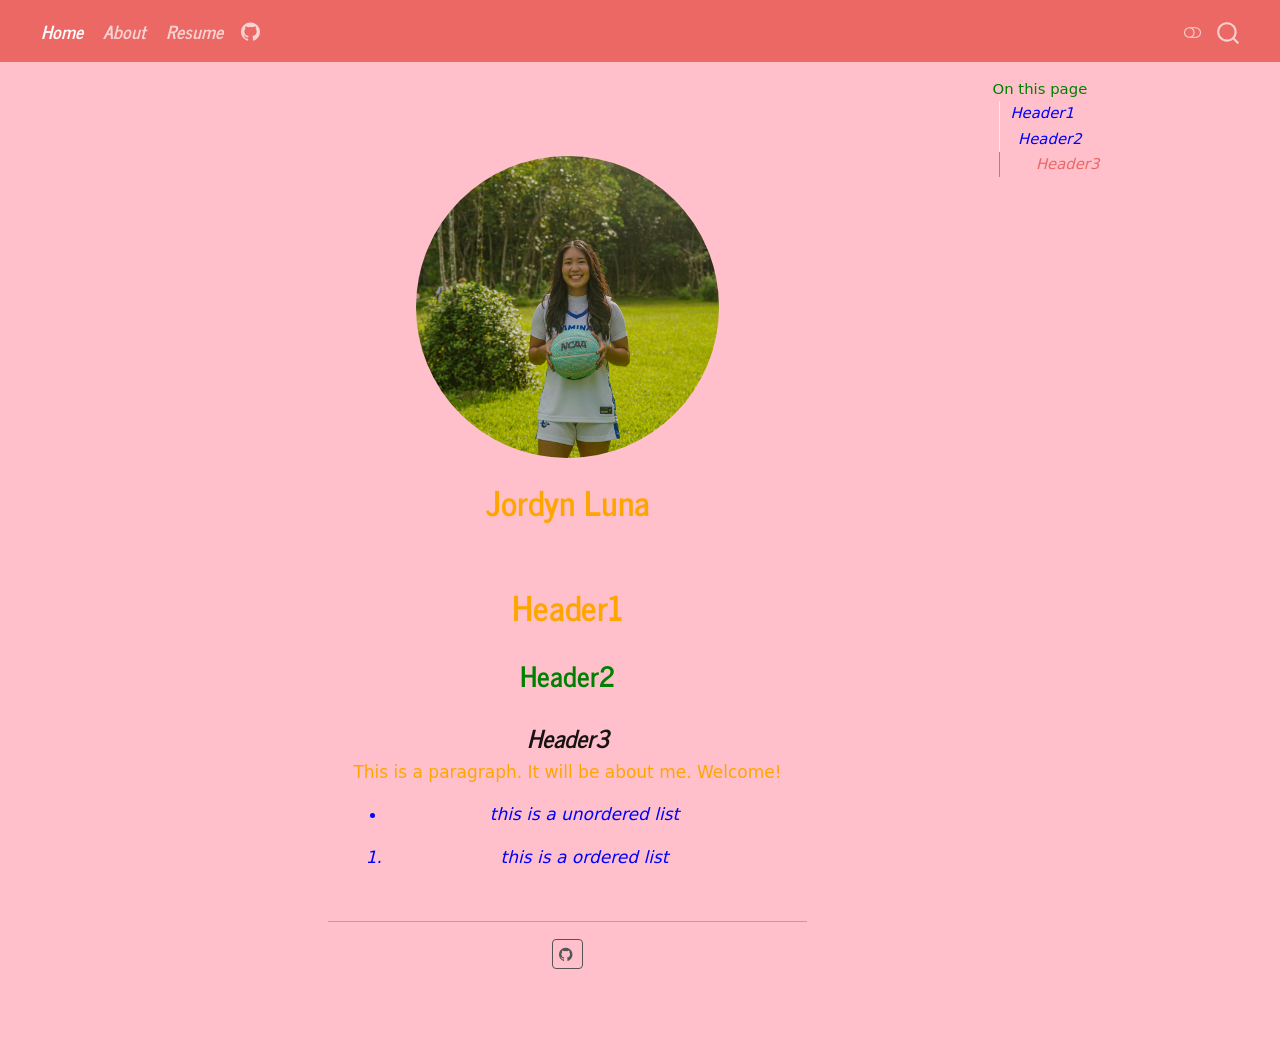
==== commit eb8556bf: "Friday Website 10/23" ====
--- a/docs/index.html
+++ b/docs/index.html
@@ -22,41 +22,6 @@
   width: 0.8em;
   margin: 0 0.8em 0.2em -1em; /* quarto-specific, see https://github.com/quarto-dev/quarto-cli/issues/4556 */ 
   vertical-align: middle;
-}
-/* CSS for syntax highlighting */
-html { -webkit-text-size-adjust: 100%; }
-pre > code.sourceCode { white-space: pre; position: relative; }
-pre > code.sourceCode > span { display: inline-block; line-height: 1.25; }
-pre > code.sourceCode > span:empty { height: 1.2em; }
-.sourceCode { overflow: visible; }
-code.sourceCode > span { color: inherit; text-decoration: inherit; }
-div.sourceCode { margin: 1em 0; }
-pre.sourceCode { margin: 0; }
-@media screen {
-div.sourceCode { overflow: auto; }
-}
-@media print {
-pre > code.sourceCode { white-space: pre-wrap; }
-pre > code.sourceCode > span { text-indent: -5em; padding-left: 5em; }
-}
-pre.numberSource code
-  { counter-reset: source-line 0; }
-pre.numberSource code > span
-  { position: relative; left: -4em; counter-increment: source-line; }
-pre.numberSource code > span > a:first-child::before
-  { content: counter(source-line);
-    position: relative; left: -1em; text-align: right; vertical-align: baseline;
-    border: none; display: inline-block;
-    -webkit-touch-callout: none; -webkit-user-select: none;
-    -khtml-user-select: none; -moz-user-select: none;
-    -ms-user-select: none; user-select: none;
-    padding: 0 4px; width: 4em;
-  }
-pre.numberSource { margin-left: 3em;  padding-left: 4px; }
-div.sourceCode
-  {   }
-@media screen {
-pre > code.sourceCode > span > a:first-child::before { text-decoration: underline; }
 }
 </style>
 
@@ -113,7 +78,7 @@
 <link rel="stylesheet" href="styles.css">
 </head>
 
-<body class="nav-fixed fullcontent quarto-light"><script id="quarto-html-before-body" type="application/javascript">
+<body class="nav-fixed quarto-light"><script id="quarto-html-before-body" type="application/javascript">
     const toggleBodyColorMode = (bsSheetEl) => {
       const mode = bsSheetEl.getAttribute("data-mode");
       const bodyEl = window.document.querySelector("body");
@@ -281,11 +246,6 @@
   <header id="quarto-header" class="headroom fixed-top">
     <nav class="navbar navbar-expand-lg " data-bs-theme="dark">
       <div class="navbar-container container-fluid">
-      <div class="navbar-brand-container mx-auto">
-    <a class="navbar-brand" href="./index.html">
-    <span class="navbar-title">Jordyn Luna</span>
-    </a>
-  </div>
             <div id="quarto-search" class="" title="Search"></div>
           <button class="navbar-toggler" type="button" data-bs-toggle="collapse" data-bs-target="#navbarCollapse" aria-controls="navbarCollapse" role="menu" aria-expanded="false" aria-label="Toggle navigation" onclick="if (window.quartoToggleHeadroom) { window.quartoToggleHeadroom(); }">
   <span class="navbar-toggler-icon"></span>
@@ -300,6 +260,15 @@
     <a class="nav-link" href="./about.html"> 
 <span class="menu-text">About</span></a>
   </li>  
+  <li class="nav-item">
+    <a class="nav-link" href="./resume.html"> 
+<span class="menu-text">Resume</span></a>
+  </li>  
+  <li class="nav-item compact">
+    <a class="nav-link" href="http://github.com/jordynluna-ui" target="blank"> <i class="bi bi-github" role="img">
+</i> 
+<span class="menu-text"></span></a>
+  </li>  
 </ul>
           </div> <!-- /navcollapse -->
             <div class="quarto-navbar-tools">
@@ -312,7 +281,20 @@
 <div id="quarto-content" class="quarto-container page-columns page-rows-contents page-layout-article page-navbar">
 <!-- sidebar -->
 <!-- margin-sidebar -->
-    
+    <div id="quarto-margin-sidebar" class="sidebar margin-sidebar">
+        <nav id="TOC" role="doc-toc" class="toc-active">
+    <h2 id="toc-title">On this page</h2>
+  <ul>
+  <li><a href="#header1" id="toc-header1" class="nav-link active" data-scroll-target="#header1">Header1</a>
+  <ul class="collapse">
+  <li><a href="#header2" id="toc-header2" class="nav-link" data-scroll-target="#header2">Header2</a>
+  <ul class="collapse">
+  <li><a href="#header3" id="toc-header3" class="nav-link" data-scroll-target="#header3">Header3</a></li>
+  </ul></li>
+  </ul></li>
+  </ul>
+</nav>
+    </div>
 <!-- main -->
 <div class="quarto-about-jolla">
   <img src="media/IMG_9075.JPG" class="about-image
@@ -325,16 +307,25 @@
   </div>
 </header><main class="content" id="quarto-document-content">
 
-<p>This is a Quarto website.</p>
-<p>To learn more about Quarto websites visit <a href="https://quarto.org/docs/websites" class="uri">https://quarto.org/docs/websites</a>.</p>
-<div class="cell">
-<div class="code-copy-outer-scaffold"><div class="sourceCode cell-code" id="cb1"><pre class="sourceCode r code-with-copy"><code class="sourceCode r"><span id="cb1-1"><a href="#cb1-1" aria-hidden="true" tabindex="-1"></a><span class="dv">1</span> <span class="sc">+</span> <span class="dv">1</span></span></code></pre></div><button title="Copy to Clipboard" class="code-copy-button"><i class="bi"></i></button></div>
-<div class="cell-output cell-output-stdout">
-<pre><code>[1] 2</code></pre>
-</div>
-</div>
-
-
+
+<section id="header1" class="level1">
+<h1>Header1</h1>
+<section id="header2" class="level2">
+<h2 data-anchor-id="header2">Header2</h2>
+<section id="header3" class="level3">
+<h3 data-anchor-id="header3">Header3</h3>
+<p>This is a paragraph. It will be about me. Welcome!</p>
+<ul>
+<li>this is a unordered list</li>
+</ul>
+<ol type="1">
+<li>this is a ordered list</li>
+</ol>
+
+
+</section>
+</section>
+</section>
 </main> 
   <hr class="about-sep">
    <div class="about-links">
--- a/docs/styles.css
+++ b/docs/styles.css
@@ -0,0 +1,27 @@
+/* css styles */
+h1, p {
+  color: orange;
+}
+
+h2 {
+  color: green;
+}
+
+h3 {
+  color: black;
+  font-style: italic;
+}
+
+body{
+  background-color: pink;
+}
+
+ol, ul {
+  color: blue;
+  font-style: italic;
+}
+
+a {
+  color: purple;
+}
+
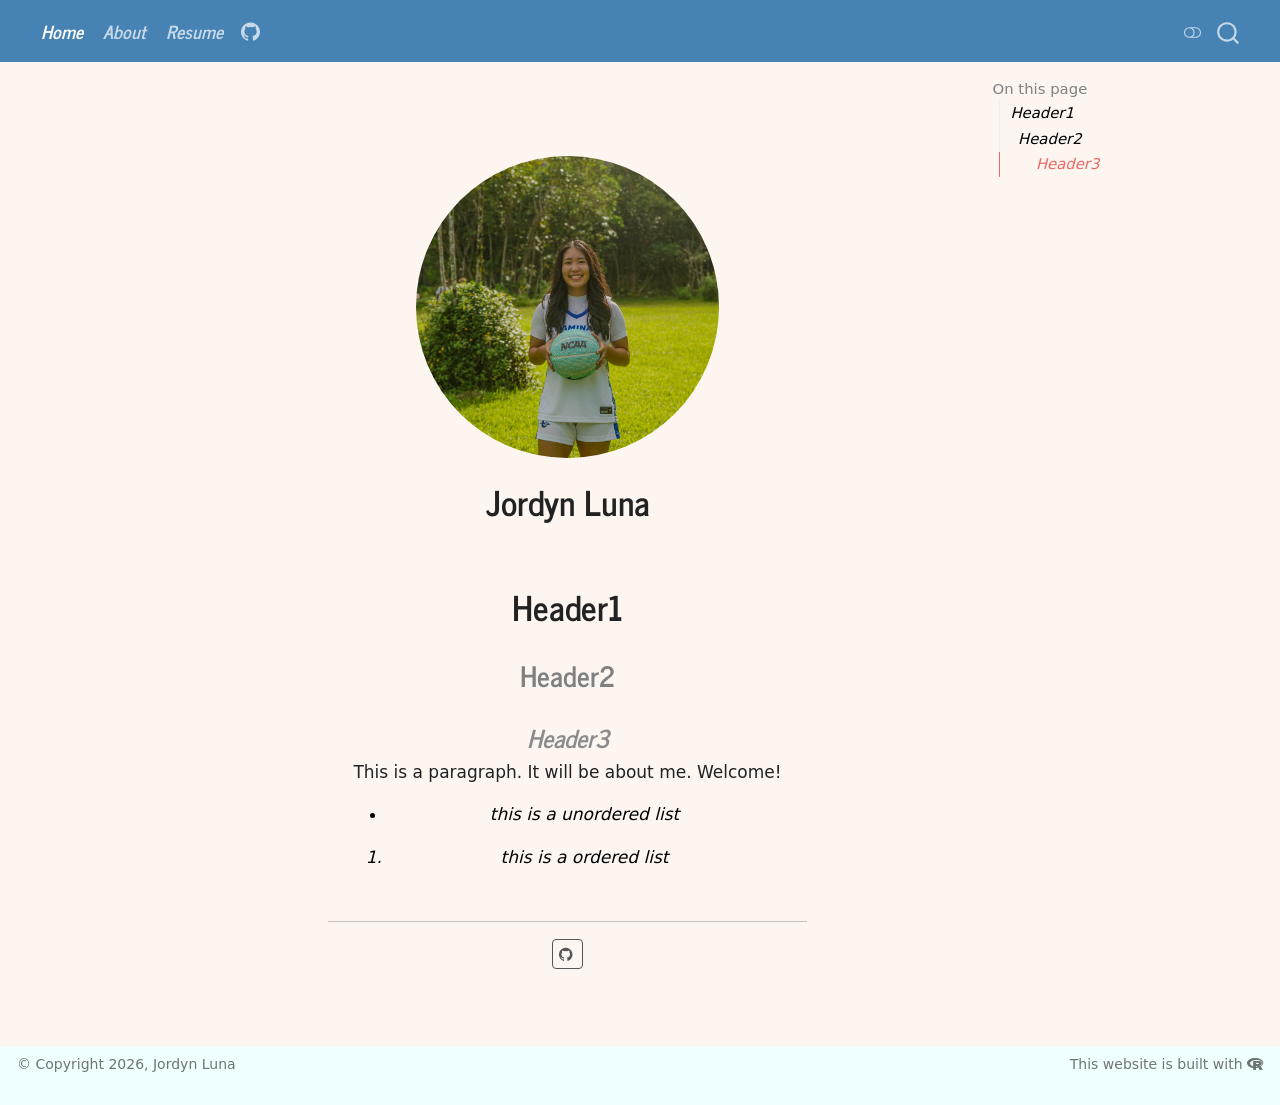
==== commit 2d36a8cd: "class done 10/26" ====
--- a/docs/index.html
+++ b/docs/index.html
@@ -43,9 +43,11 @@
 <link href="site_libs/quarto-html/quarto-syntax-highlighting-15634bcf2e68342d4ad2dfa704d543f6.css" rel="stylesheet" class="quarto-color-scheme-extra" id="quarto-text-highlighting-styles">
 <script src="site_libs/bootstrap/bootstrap.min.js"></script>
 <link href="site_libs/bootstrap/bootstrap-icons.css" rel="stylesheet">
-<link href="site_libs/bootstrap/bootstrap-2a4f2bfc591cd5498fe57ca28617a45d.min.css" rel="stylesheet" append-hash="true" class="quarto-color-scheme" id="quarto-bootstrap" data-mode="light">
-<link href="site_libs/bootstrap/bootstrap-dark-799b2e67dced8356c059a1018004f018.min.css" rel="stylesheet" append-hash="true" class="quarto-color-scheme quarto-color-alternate" id="quarto-bootstrap" data-mode="dark">
-<link href="site_libs/bootstrap/bootstrap-2a4f2bfc591cd5498fe57ca28617a45d.min.css" rel="stylesheet" append-hash="true" class="quarto-color-scheme-extra" id="quarto-bootstrap" data-mode="light">
+<link href="site_libs/bootstrap/bootstrap-31038d0d970a4f2478abe2b640d17b75.min.css" rel="stylesheet" append-hash="true" class="quarto-color-scheme" id="quarto-bootstrap" data-mode="light">
+<link href="site_libs/bootstrap/bootstrap-dark-a253546617c7270eb5fe3119b24ea661.min.css" rel="stylesheet" append-hash="true" class="quarto-color-scheme quarto-color-alternate" id="quarto-bootstrap" data-mode="dark">
+<link href="site_libs/bootstrap/bootstrap-31038d0d970a4f2478abe2b640d17b75.min.css" rel="stylesheet" append-hash="true" class="quarto-color-scheme-extra" id="quarto-bootstrap" data-mode="light">
+<link href="site_libs/quarto-contrib/fontawesome6-6.7.2/all.min.css" rel="stylesheet">
+<link href="site_libs/quarto-contrib/fontawesome6-6.7.2/latex-fontsize.css" rel="stylesheet">
 <script id="quarto-search-options" type="application/json">{
   "location": "navbar",
   "copy-button": false,
@@ -743,6 +745,19 @@
   });
   </script>
 </div> <!-- /content -->
+<footer class="footer">
+  <div class="nav-footer">
+    <div class="nav-footer-left">
+<p>© Copyright 2026, Jordyn Luna</p>
+</div>   
+    <div class="nav-footer-center">
+      &nbsp;
+    </div>
+    <div class="nav-footer-right">
+<p>This website is built with <a href="https://www.r-project.org/about.html" target="_blank"><i class="fa-brands fa-r-project" title="R Project" aria-label="r-project"></i></a></p>
+</div>
+  </div>
+</footer>
 
 
 
--- a/docs/site_libs/quarto-contrib/fontawesome6-6.7.2/latex-fontsize.css
+++ b/docs/site_libs/quarto-contrib/fontawesome6-6.7.2/latex-fontsize.css
@@ -0,0 +1,30 @@
+.fa-tiny {
+  font-size: 0.5em;
+}
+.fa-scriptsize {
+  font-size: 0.7em;
+}
+.fa-footnotesize {
+  font-size: 0.8em;
+}
+.fa-small {
+  font-size: 0.9em;
+}
+.fa-normalsize {
+  font-size: 1em;
+}
+.fa-large {
+  font-size: 1.2em;
+}
+.fa-Large {
+  font-size: 1.5em;
+}
+.fa-LARGE {
+  font-size: 1.75em;
+}
+.fa-huge {
+  font-size: 2em;
+}
+.fa-Huge {
+  font-size: 2.5em;
+}
--- a/docs/styles.css
+++ b/docs/styles.css
@@ -1,27 +1,29 @@
 /* css styles */
-h1, p {
-  color: orange;
-}
+
 
 h2 {
-  color: green;
+  color: gray;
 }
 
 h3 {
+  color: gray;
+  font-style: italic;
+}
+
+body{
+  background-color: white;
+}
+
+ol, ul {
   color: black;
   font-style: italic;
 }
 
-body{
-  background-color: pink;
+body {
+  background-color: #fdf6f0;
 }
 
-ol, ul {
-  color: blue;
-  font-style: italic;
+body.quarto-dark {
+  background-color: #1a1a2e;
 }
 
-a {
-  color: purple;
-}
-
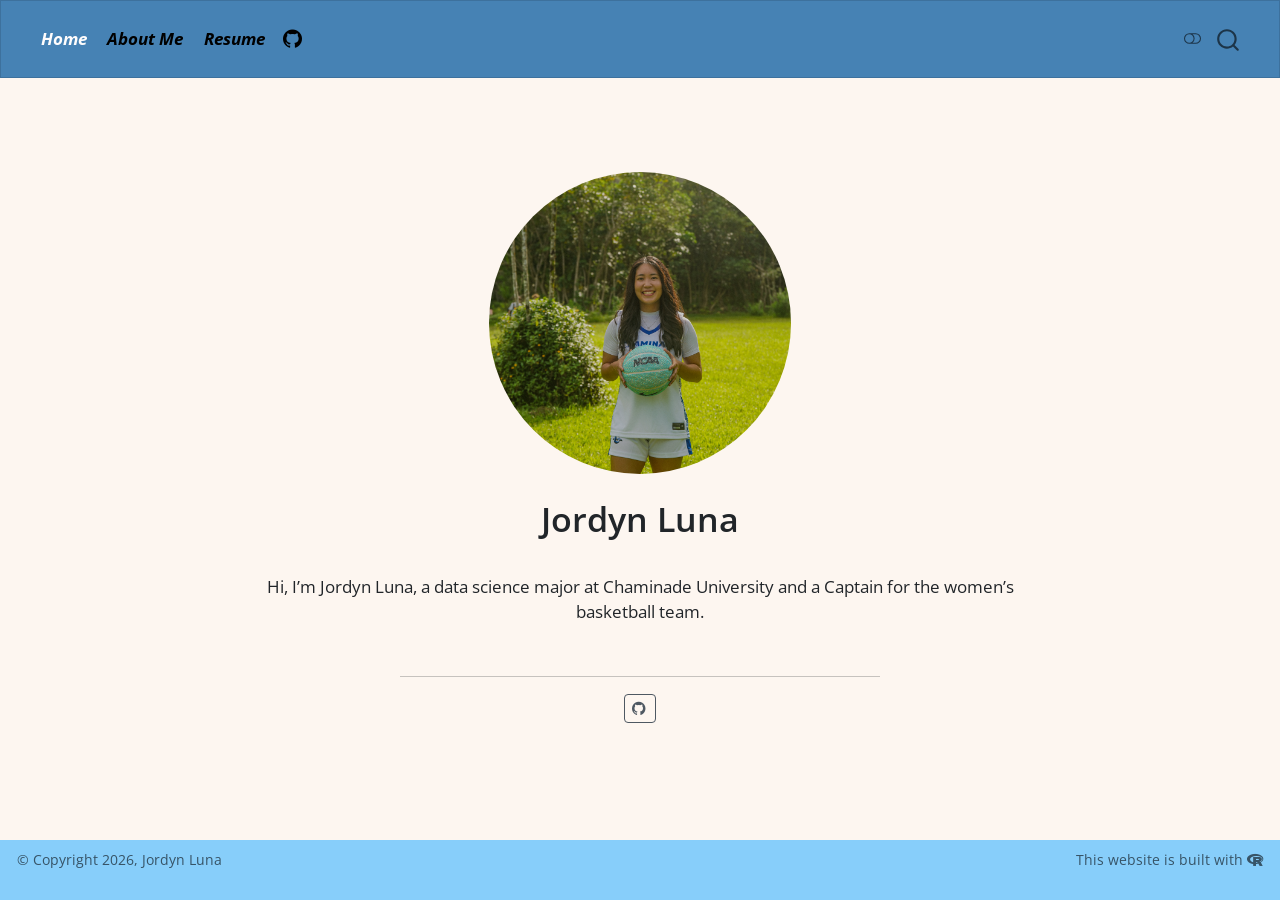
==== commit 72152fa0: "monday work done 10/26" ====
--- a/docs/index.html
+++ b/docs/index.html
@@ -43,9 +43,9 @@
 <link href="site_libs/quarto-html/quarto-syntax-highlighting-15634bcf2e68342d4ad2dfa704d543f6.css" rel="stylesheet" class="quarto-color-scheme-extra" id="quarto-text-highlighting-styles">
 <script src="site_libs/bootstrap/bootstrap.min.js"></script>
 <link href="site_libs/bootstrap/bootstrap-icons.css" rel="stylesheet">
-<link href="site_libs/bootstrap/bootstrap-31038d0d970a4f2478abe2b640d17b75.min.css" rel="stylesheet" append-hash="true" class="quarto-color-scheme" id="quarto-bootstrap" data-mode="light">
-<link href="site_libs/bootstrap/bootstrap-dark-a253546617c7270eb5fe3119b24ea661.min.css" rel="stylesheet" append-hash="true" class="quarto-color-scheme quarto-color-alternate" id="quarto-bootstrap" data-mode="dark">
-<link href="site_libs/bootstrap/bootstrap-31038d0d970a4f2478abe2b640d17b75.min.css" rel="stylesheet" append-hash="true" class="quarto-color-scheme-extra" id="quarto-bootstrap" data-mode="light">
+<link href="site_libs/bootstrap/bootstrap-f9fea72f0f5b040f4d4a0bb8faaf3a91.min.css" rel="stylesheet" append-hash="true" class="quarto-color-scheme" id="quarto-bootstrap" data-mode="light">
+<link href="site_libs/bootstrap/bootstrap-dark-fc04f355dae651994c61a4e09c5c70d7.min.css" rel="stylesheet" append-hash="true" class="quarto-color-scheme quarto-color-alternate" id="quarto-bootstrap" data-mode="dark">
+<link href="site_libs/bootstrap/bootstrap-f9fea72f0f5b040f4d4a0bb8faaf3a91.min.css" rel="stylesheet" append-hash="true" class="quarto-color-scheme-extra" id="quarto-bootstrap" data-mode="light">
 <link href="site_libs/quarto-contrib/fontawesome6-6.7.2/all.min.css" rel="stylesheet">
 <link href="site_libs/quarto-contrib/fontawesome6-6.7.2/latex-fontsize.css" rel="stylesheet">
 <script id="quarto-search-options" type="application/json">{
@@ -80,7 +80,7 @@
 <link rel="stylesheet" href="styles.css">
 </head>
 
-<body class="nav-fixed quarto-light"><script id="quarto-html-before-body" type="application/javascript">
+<body class="nav-fixed fullcontent quarto-light"><script id="quarto-html-before-body" type="application/javascript">
     const toggleBodyColorMode = (bsSheetEl) => {
       const mode = bsSheetEl.getAttribute("data-mode");
       const bodyEl = window.document.querySelector("body");
@@ -260,7 +260,7 @@
   </li>  
   <li class="nav-item">
     <a class="nav-link" href="./about.html"> 
-<span class="menu-text">About</span></a>
+<span class="menu-text">About Me</span></a>
   </li>  
   <li class="nav-item">
     <a class="nav-link" href="./resume.html"> 
@@ -283,20 +283,7 @@
 <div id="quarto-content" class="quarto-container page-columns page-rows-contents page-layout-article page-navbar">
 <!-- sidebar -->
 <!-- margin-sidebar -->
-    <div id="quarto-margin-sidebar" class="sidebar margin-sidebar">
-        <nav id="TOC" role="doc-toc" class="toc-active">
-    <h2 id="toc-title">On this page</h2>
-  <ul>
-  <li><a href="#header1" id="toc-header1" class="nav-link active" data-scroll-target="#header1">Header1</a>
-  <ul class="collapse">
-  <li><a href="#header2" id="toc-header2" class="nav-link" data-scroll-target="#header2">Header2</a>
-  <ul class="collapse">
-  <li><a href="#header3" id="toc-header3" class="nav-link" data-scroll-target="#header3">Header3</a></li>
-  </ul></li>
-  </ul></li>
-  </ul>
-</nav>
-    </div>
+    
 <!-- main -->
 <div class="quarto-about-jolla">
   <img src="media/IMG_9075.JPG" class="about-image
@@ -309,25 +296,9 @@
   </div>
 </header><main class="content" id="quarto-document-content">
 
-
-<section id="header1" class="level1">
-<h1>Header1</h1>
-<section id="header2" class="level2">
-<h2 data-anchor-id="header2">Header2</h2>
-<section id="header3" class="level3">
-<h3 data-anchor-id="header3">Header3</h3>
-<p>This is a paragraph. It will be about me. Welcome!</p>
-<ul>
-<li>this is a unordered list</li>
-</ul>
-<ol type="1">
-<li>this is a ordered list</li>
-</ol>
-
-
-</section>
-</section>
-</section>
+<p>Hi, I’m Jordyn Luna, a data science major at Chaminade University and a Captain for the women’s basketball team.</p>
+
+
 </main> 
   <hr class="about-sep">
    <div class="about-links">
--- a/docs/styles.css
+++ b/docs/styles.css
@@ -2,7 +2,7 @@
 
 
 h2 {
-  color: gray;
+  color:#838B8B;
 }
 
 h3 {
@@ -24,6 +24,30 @@
 }
 
 body.quarto-dark {
-  background-color: #1a1a2e;
+  background-color: #2E2D2D;
 }
 
+navbar {
+  background-color: steelblue;
+}
+
+
+.navbar a, .navbar p {
+  color: black;
+  font-weight: bold;
+}
+
+a:hover {
+  color: white;
+  text-decoration: none;
+}
+
+a img {
+  transition: transform 0.2s ease, filter 0.2s ease;
+}
+
+a img:hover {
+  transform: scale(1.15);
+  filter: brightness(1.2);
+}
+
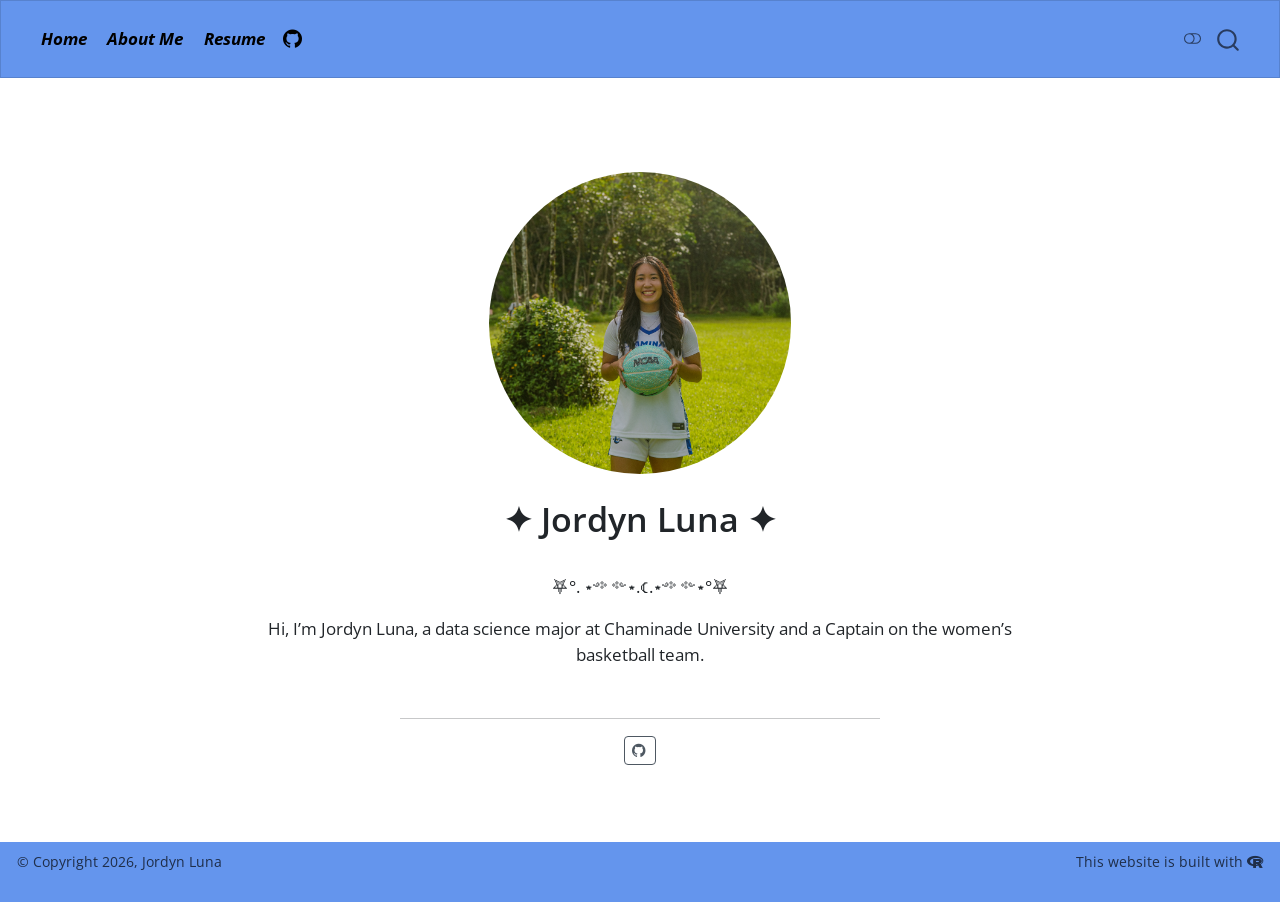
==== commit 44f9254b: "class done 10/28" ====
--- a/docs/index.html
+++ b/docs/index.html
@@ -7,7 +7,7 @@
 <meta name="viewport" content="width=device-width, initial-scale=1.0, user-scalable=yes">
 
 
-<title>Jordyn Luna</title>
+<title>✦ Jordyn Luna ✦</title>
 <style>
 /* Default styles provided by pandoc.
 ** See https://pandoc.org/MANUAL.html#variables-for-html for config info.
@@ -43,9 +43,9 @@
 <link href="site_libs/quarto-html/quarto-syntax-highlighting-15634bcf2e68342d4ad2dfa704d543f6.css" rel="stylesheet" class="quarto-color-scheme-extra" id="quarto-text-highlighting-styles">
 <script src="site_libs/bootstrap/bootstrap.min.js"></script>
 <link href="site_libs/bootstrap/bootstrap-icons.css" rel="stylesheet">
-<link href="site_libs/bootstrap/bootstrap-f9fea72f0f5b040f4d4a0bb8faaf3a91.min.css" rel="stylesheet" append-hash="true" class="quarto-color-scheme" id="quarto-bootstrap" data-mode="light">
-<link href="site_libs/bootstrap/bootstrap-dark-fc04f355dae651994c61a4e09c5c70d7.min.css" rel="stylesheet" append-hash="true" class="quarto-color-scheme quarto-color-alternate" id="quarto-bootstrap" data-mode="dark">
-<link href="site_libs/bootstrap/bootstrap-f9fea72f0f5b040f4d4a0bb8faaf3a91.min.css" rel="stylesheet" append-hash="true" class="quarto-color-scheme-extra" id="quarto-bootstrap" data-mode="light">
+<link href="site_libs/bootstrap/bootstrap-90ad64a4df060c48df0d42f157cc9024.min.css" rel="stylesheet" append-hash="true" class="quarto-color-scheme" id="quarto-bootstrap" data-mode="light">
+<link href="site_libs/bootstrap/bootstrap-dark-e9dc240e3366abcfbc284b6b7b4781e8.min.css" rel="stylesheet" append-hash="true" class="quarto-color-scheme quarto-color-alternate" id="quarto-bootstrap" data-mode="dark">
+<link href="site_libs/bootstrap/bootstrap-90ad64a4df060c48df0d42f157cc9024.min.css" rel="stylesheet" append-hash="true" class="quarto-color-scheme-extra" id="quarto-bootstrap" data-mode="light">
 <link href="site_libs/quarto-contrib/fontawesome6-6.7.2/all.min.css" rel="stylesheet">
 <link href="site_libs/quarto-contrib/fontawesome6-6.7.2/latex-fontsize.css" rel="stylesheet">
 <script id="quarto-search-options" type="application/json">{
@@ -290,13 +290,14 @@
   round " style="height: 8cm; width: 8cm;">
  <header id="title-block-header" class="quarto-title-block default">
 <div class="quarto-title">
-<h1 class="title">Jordyn Luna</h1>
+<h1 class="title">✦ Jordyn Luna ✦</h1>
 </div>
 <div class="quarto-title-meta">
   </div>
 </header><main class="content" id="quarto-document-content">
 
-<p>Hi, I’m Jordyn Luna, a data science major at Chaminade University and a Captain for the women’s basketball team.</p>
+<p>⛧°. ⋆༺༻⋆.☾.⋆༺༻⋆°⛧</p>
+<p>Hi, I’m Jordyn Luna, a data science major at Chaminade University and a Captain on the women’s basketball team.</p>
 
 
 </main> 
--- a/docs/styles.css
+++ b/docs/styles.css
@@ -2,7 +2,7 @@
 
 
 h2 {
-  color:#838B8B;
+  color: black;
 }
 
 h3 {
@@ -19,9 +19,6 @@
   font-style: italic;
 }
 
-body {
-  background-color: #fdf6f0;
-}
 
 body.quarto-dark {
   background-color: #2E2D2D;
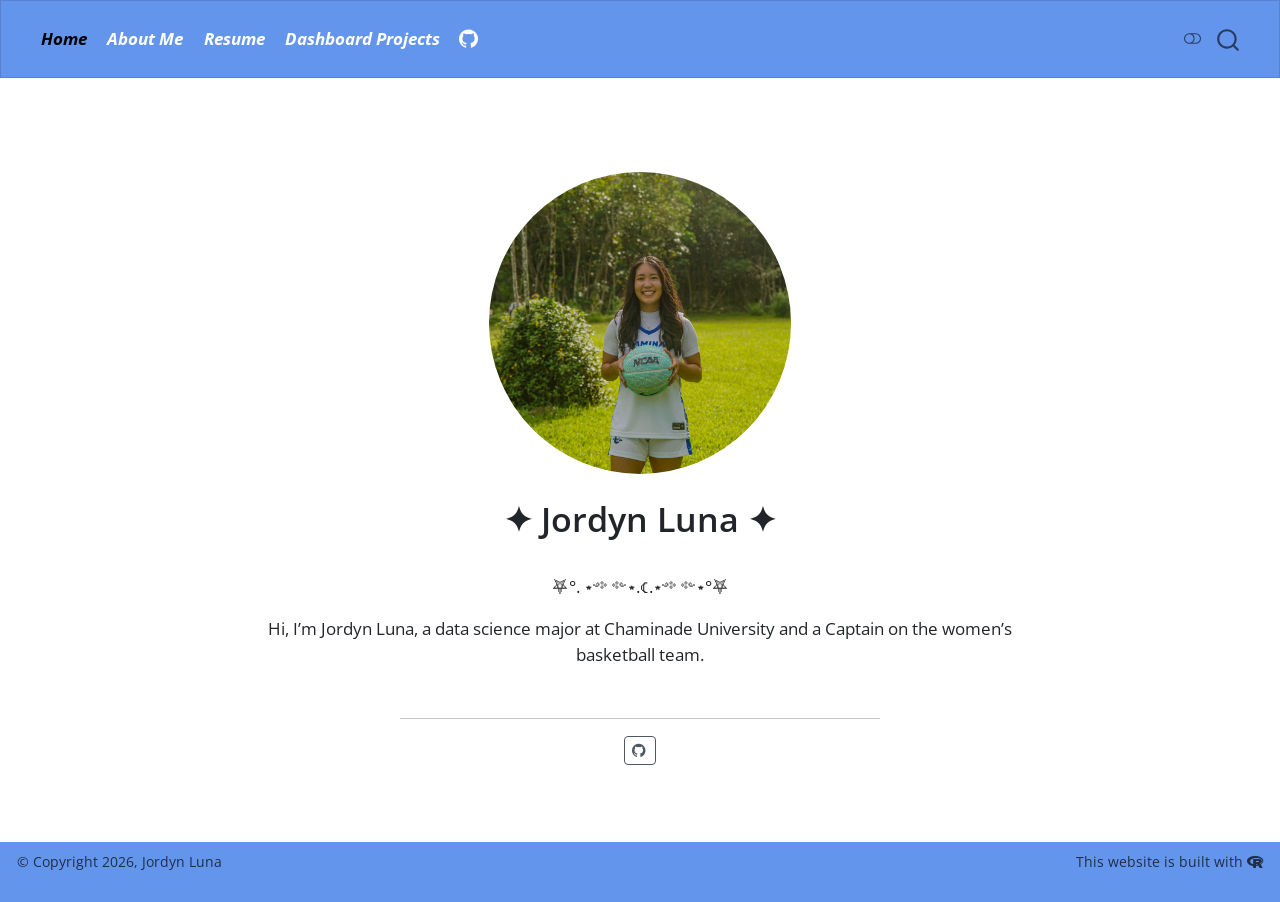
==== commit a73d0d50: "linking to dashboard done 11/6" ====
--- a/docs/index.html
+++ b/docs/index.html
@@ -266,6 +266,10 @@
     <a class="nav-link" href="./resume.html"> 
 <span class="menu-text">Resume</span></a>
   </li>  
+  <li class="nav-item">
+    <a class="nav-link" href="https://jordynluna-ui.github.io/dashboards"> 
+<span class="menu-text">Dashboard Projects</span></a>
+  </li>  
   <li class="nav-item compact">
     <a class="nav-link" href="http://github.com/jordynluna-ui" target="blank"> <i class="bi bi-github" role="img">
 </i> 
--- a/docs/styles.css
+++ b/docs/styles.css
@@ -30,7 +30,7 @@
 
 
 .navbar a, .navbar p {
-  color: black;
+  color: white;
   font-weight: bold;
 }
 
